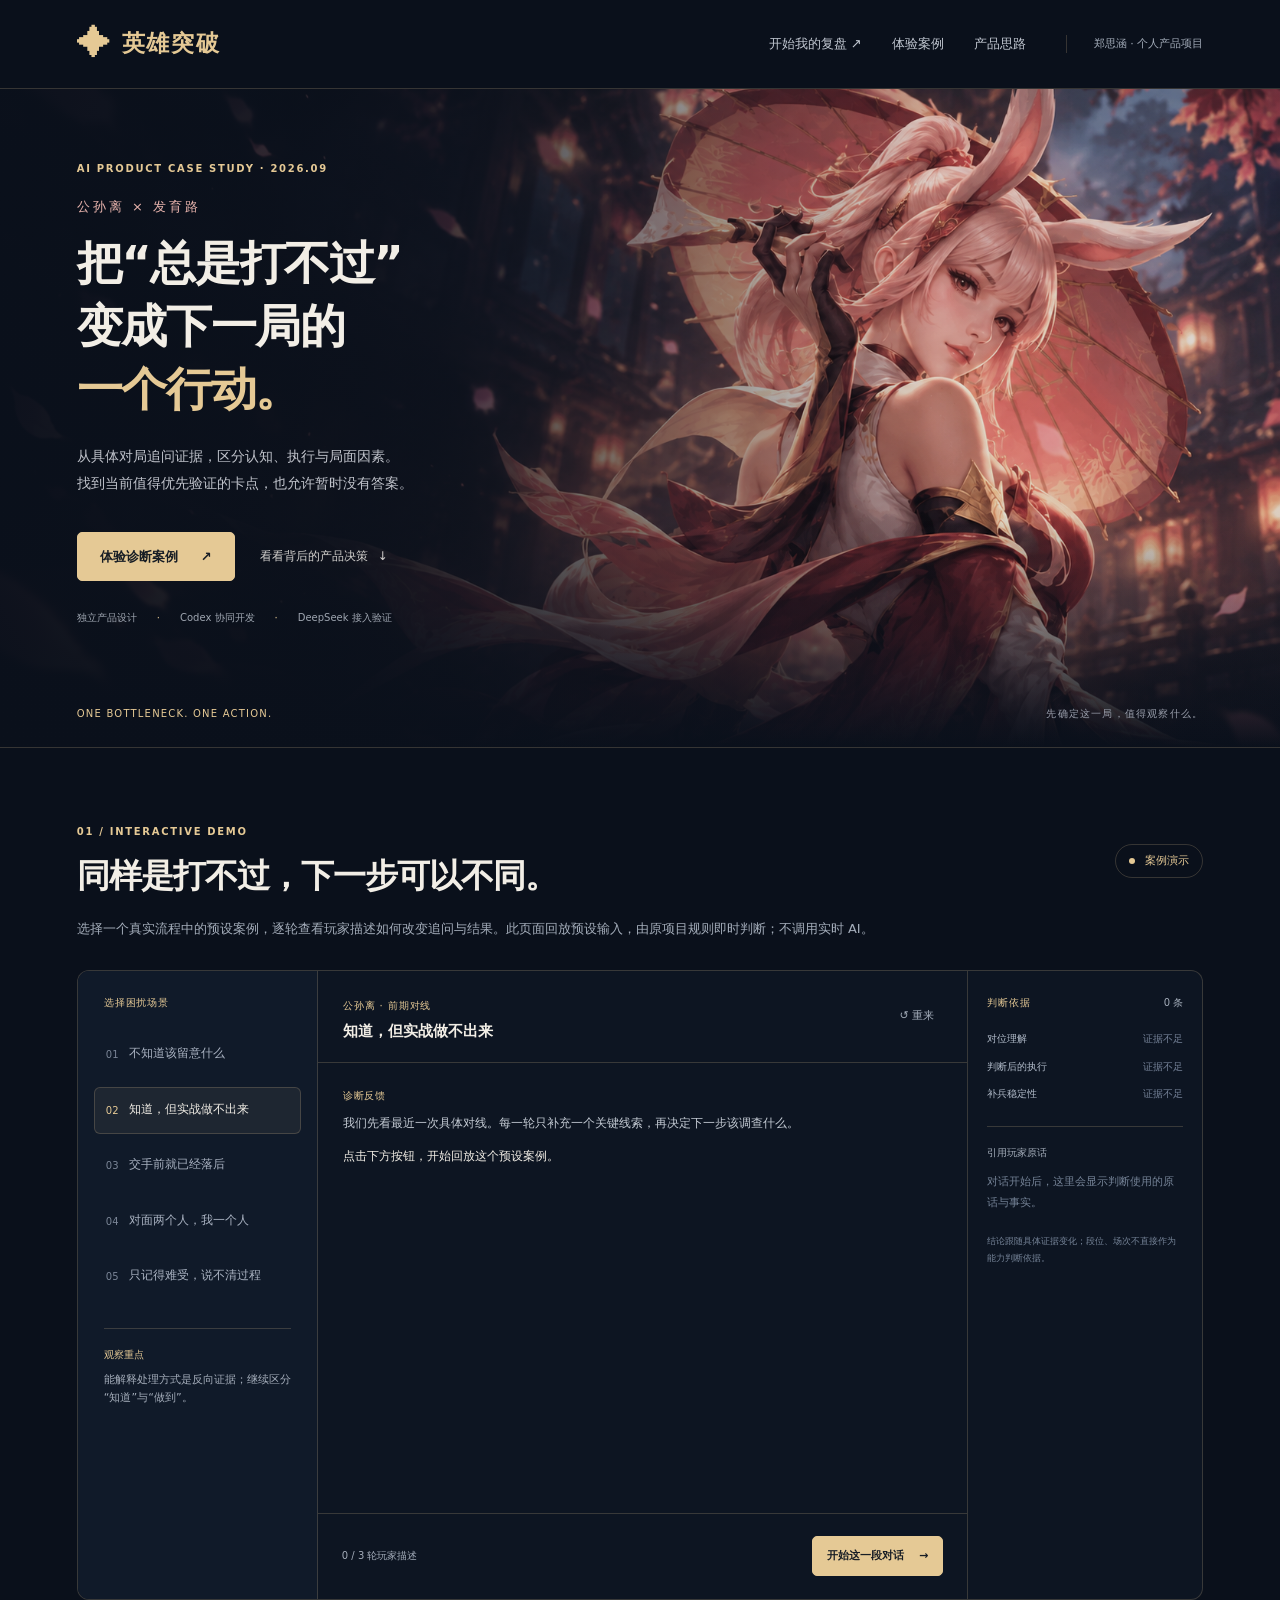
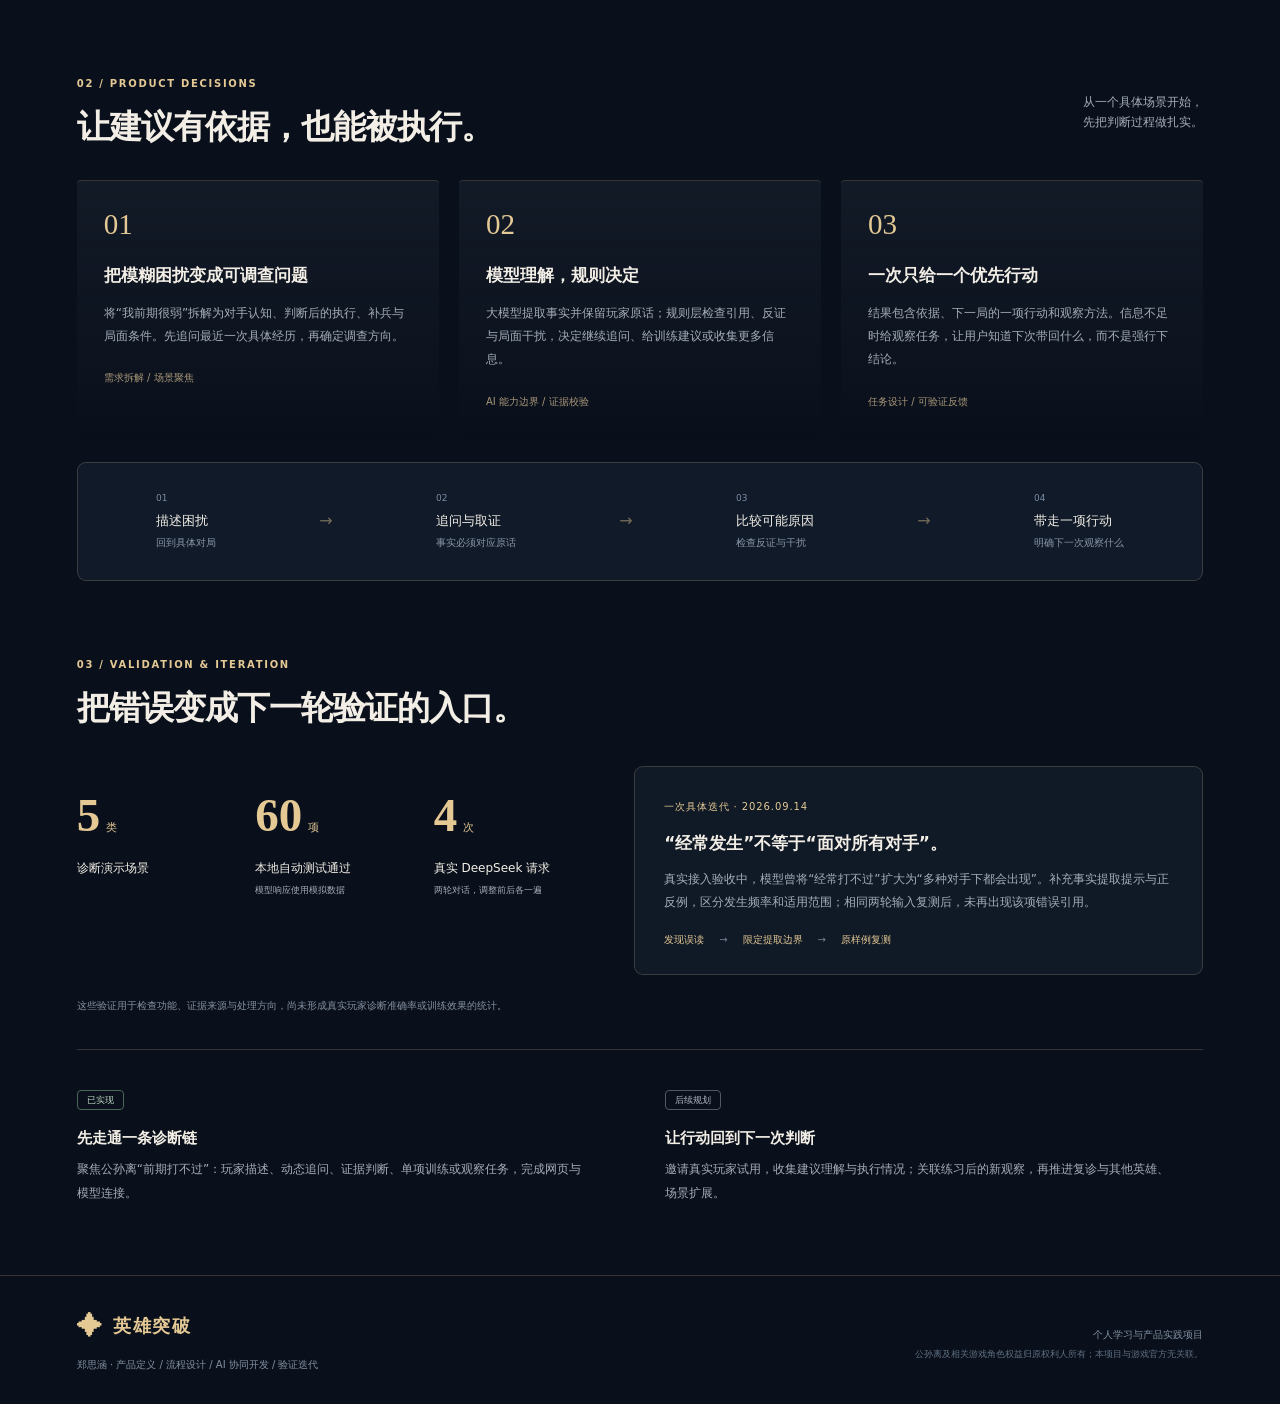
==== index.html @ 9e1f75ce "Deploy player review and practice feedback product" ====
<!doctype html>
<html lang="zh-CN">
<head>
  <meta charset="utf-8"><meta name="viewport" content="width=device-width, initial-scale=1">
  <meta name="theme-color" content="#0a101b">
  <meta name="description" content="郑思涵的 AI 产品项目：英雄突破。从公孙离前期对线困扰出发，用证据追问、规则判断和一项行动帮助玩家确定训练优先项。可交互体验五个诊断案例。">
  <title>英雄突破｜公孙离 AI 诊断 · 郑思涵</title>
  <link rel="stylesheet" href="styles.css">
</head>
<body>
  <a class="skip-link" href="#demo">跳转到案例演示</a>
  <header class="site-header"><a class="brand" href="#top"><span class="brand-mark" aria-hidden="true">✦</span> 英雄突破</a><nav aria-label="页面导航"><a href="play.html">开始我的复盘 ↗</a><a href="#demo">体验案例</a><a href="#thinking">产品思路</a></nav><span class="author">郑思涵 · 个人产品项目</span></header>
  <main id="top">
    <section class="hero">
      <img class="hero-art" src="assets/gongsunli-hero.png" alt="公孙离撑伞的角色主视觉" fetchpriority="high">
      <div class="hero-shade"></div>
      <div class="hero-copy"><div class="eyebrow">AI PRODUCT CASE STUDY · 2026.09</div><p class="hero-kicker">公孙离 × 发育路</p><h1>把“总是打不过”<br>变成下一局的<span>一个行动。</span></h1><p class="hero-description">从具体对局追问证据，区分认知、执行与局面因素。<br class="desktop-break">找到当前值得优先验证的卡点，也允许暂时没有答案。</p><div class="hero-actions"><a class="button primary" href="#demo">体验诊断案例 <span aria-hidden="true">↗</span></a><a class="text-link" href="#thinking">看看背后的产品决策 <span aria-hidden="true">↓</span></a></div><div class="hero-meta"><span>独立产品设计</span><span>Codex 协同开发</span><span>DeepSeek 接入验证</span></div></div>
      <div class="hero-caption"><span>ONE BOTTLENECK. ONE ACTION.</span><span>先确定这一局，值得观察什么。</span></div>
    </section>

    <section class="section demo-section" id="demo" aria-labelledby="demo-heading">
      <div class="section-heading"><div><p class="eyebrow">01 / INTERACTIVE DEMO</p><h2 id="demo-heading">同样是打不过，下一步可以不同。</h2></div><div class="demo-label"><span></span> 案例演示</div></div>
      <p class="section-intro">选择一个真实流程中的预设案例，逐轮查看玩家描述如何改变追问与结果。此页面回放预设输入，由原项目规则即时判断；不调用实时 AI。</p>
      <div class="demo-shell">
        <aside class="case-panel"><p class="mini-label">选择困扰场景</p><div id="case-list" class="case-list" role="group" aria-label="五个诊断案例"></div><div class="case-note"><span>观察重点</span><p id="case-note"></p></div></aside>
        <div class="conversation-panel">
          <div class="conversation-header"><div><span class="mini-label">公孙离 · 前期对线</span><h3 id="case-title"></h3></div><button class="reset-button" id="reset" type="button" aria-label="重新播放当前案例">↺ 重来</button></div>
          <div id="conversation" class="conversation" aria-live="polite" aria-relevant="additions text"></div>
          <div class="demo-controls"><p id="step-status"></p><button class="button primary" id="next" type="button">开始这一段对话 <span aria-hidden="true">→</span></button></div>
        </div>
        <aside class="evidence-panel"><div class="evidence-heading"><span class="mini-label">判断依据</span><span id="evidence-count">0 条</span></div><div id="hypotheses" class="hypotheses"></div><h4>引用玩家原话</h4><div id="evidence-list" class="evidence-list"></div><p class="evidence-footnote">结论跟随具体证据变化；段位、场次不直接作为能力判断依据。</p></aside>
      </div>
      <noscript><p class="noscript">请启用 JavaScript 体验案例回放。项目思路与验证记录仍可在下方阅读。</p></noscript>
    </section>

    <section class="section thinking-section" id="thinking" aria-labelledby="thinking-heading">
      <div class="section-heading"><div><p class="eyebrow">02 / PRODUCT DECISIONS</p><h2 id="thinking-heading">让建议有依据，也能被执行。</h2></div><p class="section-aside">从一个具体场景开始，<br>先把判断过程做扎实。</p></div>
      <div class="decision-grid"><article class="decision-card"><span class="decision-number">01</span><h3>把模糊困扰变成可调查问题</h3><p>将“我前期很弱”拆解为对手认知、判断后的执行、补兵与局面条件。先追问最近一次具体经历，再确定调查方向。</p><div class="decision-tag">需求拆解 / 场景聚焦</div></article><article class="decision-card"><span class="decision-number">02</span><h3>模型理解，规则决定</h3><p>大模型提取事实并保留玩家原话；规则层检查引用、反证与局面干扰，决定继续追问、给训练建议或收集更多信息。</p><div class="decision-tag">AI 能力边界 / 证据校验</div></article><article class="decision-card"><span class="decision-number">03</span><h3>一次只给一个优先行动</h3><p>结果包含依据、下一局的一项行动和观察方法。信息不足时给观察任务，让用户知道下次带回什么，而不是强行下结论。</p><div class="decision-tag">任务设计 / 可验证反馈</div></article></div>
      <div class="flow" aria-label="诊断流程"><div><span>01</span><strong>描述困扰</strong><small>回到具体对局</small></div><b aria-hidden="true">→</b><div><span>02</span><strong>追问与取证</strong><small>事实必须对应原话</small></div><b aria-hidden="true">→</b><div><span>03</span><strong>比较可能原因</strong><small>检查反证与干扰</small></div><b aria-hidden="true">→</b><div><span>04</span><strong>带走一项行动</strong><small>明确下一次观察什么</small></div></div>
    </section>

    <section class="section validation-section" id="validation" aria-labelledby="validation-heading">
      <div class="section-heading"><div><p class="eyebrow">03 / VALIDATION & ITERATION</p><h2 id="validation-heading">把错误变成下一轮验证的入口。</h2></div></div>
      <div class="validation-grid"><div class="validation-stats"><div><strong>5<span>类</span></strong><p>诊断演示场景</p></div><div><strong>60<span>项</span></strong><p>本地自动测试通过<br><small>模型响应使用模拟数据</small></p></div><div><strong>4<span>次</span></strong><p>真实 DeepSeek 请求<br><small>两轮对话，调整前后各一遍</small></p></div></div><article class="iteration-card"><span class="mini-label">一次具体迭代 · 2026.09.14</span><h3>“经常发生”不等于“面对所有对手”。</h3><p>真实接入验收中，模型曾将“经常打不过”扩大为“多种对手下都会出现”。补充事实提取提示与正反例，区分发生频率和适用范围；相同两轮输入复测后，未再出现该项错误引用。</p><div class="iteration-steps"><span>发现误读</span><i>→</i><span>限定提取边界</span><i>→</i><span>原样例复测</span></div></article></div>
      <p class="validation-note">这些验证用于检查功能、证据来源与处理方向，尚未形成真实玩家诊断准确率或训练效果的统计。</p>
      <div class="scope"><div><span class="scope-badge current">已实现</span><h3>先走通一条诊断链</h3><p>聚焦公孙离“前期打不过”：玩家描述、动态追问、证据判断、单项训练或观察任务，完成网页与模型连接。</p></div><div><span class="scope-badge planned">后续规划</span><h3>让行动回到下一次判断</h3><p>邀请真实玩家试用，收集建议理解与执行情况；关联练习后的新观察，再推进复诊与其他英雄、场景扩展。</p></div></div>
    </section>
  </main>
  <footer class="footer"><div><a class="brand" href="#top"><span class="brand-mark" aria-hidden="true">✦</span> 英雄突破</a><p>郑思涵 · 产品定义 / 流程设计 / AI 协同开发 / 验证迭代</p></div><p>个人学习与产品实践项目<br><span>公孙离及相关游戏角色权益归原权利人所有；本项目与游戏官方无关联。</span></p></footer>
  <script type="module" src="app.mjs"></script>
</body>
</html>
---- styles.css ----
:root{color-scheme:dark;--bg:#0a101b;--panel:#111a28;--text:#f2eee6;--muted:#a4adba;--gold:#e5c995;--line:rgba(229,201,149,.2);--pink:#e8b4ad;font-family:Inter,"PingFang SC","Microsoft YaHei",system-ui,sans-serif}*{box-sizing:border-box}html{scroll-behavior:smooth;scroll-padding-top:30px}body{margin:0;background:var(--bg);color:var(--text);line-height:1.65}button,a{-webkit-tap-highlight-color:transparent}button{font:inherit;cursor:pointer}a{color:inherit;text-decoration:none}button,a:focus-visible{outline-offset:5px}button:focus-visible,a:focus-visible{outline:2px solid var(--gold)}button:disabled{cursor:default}h1,h2,h3,h4,p{margin:0}h1,h2,h3{line-height:1.35}::selection{background:#735842;color:#fff}.skip-link{position:absolute;left:10px;top:-80px;padding:12px;z-index:20;background:var(--gold);color:var(--bg)}.skip-link:focus{top:10px}.site-header{height:88px;max-width:1440px;margin:auto;padding:0 6%;display:flex;align-items:center;gap:40px}.brand{display:inline-flex;align-items:center;gap:10px;white-space:nowrap;font-size:23px;font-family:"Songti SC",SimSun,serif;letter-spacing:.08em;color:var(--gold);font-weight:700}.brand-mark{font-family:serif;font-size:33px}.site-header nav{display:flex;gap:30px;margin-left:auto;font-size:13px;color:#c1c7d1}.site-header nav a:hover,.text-link:hover{color:var(--gold)}.author{font-size:11px;color:var(--muted);border-left:1px solid var(--line);padding-left:27px;white-space:nowrap}.hero{position:relative;min-height:660px;display:flex;align-items:center;overflow:hidden;border-top:1px solid var(--line);border-bottom:1px solid var(--line)}.hero-art,.hero-shade{position:absolute;inset:0;width:100%;height:100%;object-fit:cover}.hero-art{object-position:62% 45%}.hero-shade{background:linear-gradient(90deg,rgba(10,16,27,.97),rgba(10,16,27,.76) 35%,rgba(10,16,27,.12) 73%),linear-gradient(0deg,#0a101b 0%,transparent 35%)}.hero-copy{position:relative;width:min(1280px,88%);margin:auto;padding:62px 0 110px;z-index:1}.eyebrow{font-size:10px;font-weight:700;letter-spacing:.17em;color:var(--gold);margin-bottom:18px}.hero-kicker{font-size:13px;letter-spacing:.23em;color:var(--pink);margin-bottom:15px}.hero h1{font-size:clamp(34px,3.6vw,54px);line-height:1.36;font-weight:650;letter-spacing:-.03em}.hero h1 span{display:block;color:var(--gold)}.hero-description{font-size:14px;line-height:1.95;color:#c0c3cb;max-width:480px;margin-top:23px}.hero-actions{display:flex;align-items:center;gap:25px;margin-top:34px}.button{border:1px solid var(--line);border-radius:5px;display:inline-flex;align-items:center;justify-content:center;gap:23px;font-size:13px;font-weight:600;padding:13px 22px;transition:background .16s,transform .16s}.button.primary{background:var(--gold);border-color:var(--gold);color:#171d25}.button.primary:hover{background:#f1d9ad;transform:translateY(-1px)}.text-link{font-size:12px;color:#d3d1ce}.text-link span{margin-left:6px}.hero-meta{display:flex;gap:20px;font-size:10px;color:#9fa6b1;margin-top:29px}.hero-meta span+span:before{content:'·';margin-right:20px;color:var(--gold)}.hero-caption{position:absolute;bottom:25px;left:6%;right:6%;display:flex;justify-content:space-between;gap:20px;color:#9a9fac;font-size:10px;letter-spacing:.12em}.hero-caption span:first-child{color:var(--gold)}.section{max-width:1440px;padding:76px 6% 0;margin:auto}.section-heading{display:flex;align-items:center;justify-content:space-between;gap:24px}.section h2{font-size:clamp(24px,2.6vw,34px);font-weight:600;letter-spacing:-.03em}.section-heading .eyebrow{margin-bottom:13px}.section-intro{color:var(--muted);max-width:880px;font-size:13px;margin-top:20px}.demo-label{font-size:11px;white-space:nowrap;padding:7px 13px;border:1px solid var(--line);border-radius:20px;color:var(--gold)}.demo-label span{display:inline-block;width:6px;height:6px;border-radius:50%;background:var(--gold);margin-right:7px}.demo-shell{margin-top:30px;border:1px solid var(--line);border-radius:12px;display:grid;grid-template-columns:240px minmax(0,1fr) 235px;background:#0d1522;overflow:hidden}.case-panel{padding:24px 16px;background:#101a29;border-right:1px solid var(--line)}.mini-label{font-size:10px;color:var(--gold);letter-spacing:.09em}.case-panel>.mini-label{padding-left:10px}.case-list{display:grid;gap:8px;margin-top:20px}.case-button{display:flex;gap:10px;text-align:left;padding:12px 11px;border:1px solid transparent;color:#aab3c2;background:transparent;border-radius:6px;font-size:12px;line-height:1.65}.case-number{font-size:10px;line-height:2.15;color:#7a8596}.case-button:hover{background:rgba(229,201,149,.045)}.case-button[aria-pressed=true]{color:var(--text);background:rgba(229,201,149,.07);border-color:var(--line)}.case-button[aria-pressed=true] .case-number{color:var(--gold)}.case-note{margin:27px 10px 0;border-top:1px solid var(--line);padding-top:17px;font-size:11px;color:var(--muted)}.case-note span{font-size:10px;color:var(--gold)}.case-note p{margin-top:7px}.conversation-panel{min-width:0;display:flex;flex-direction:column}.conversation-header{display:flex;justify-content:space-between;align-items:center;border-bottom:1px solid var(--line);padding:20px 25px;gap:12px}.conversation-header h3{font-size:15px;margin-top:4px;font-weight:600}.reset-button{border:0;background:none;color:var(--muted);font-size:11px;padding:8px;white-space:nowrap}.reset-button:hover{color:var(--gold)}.conversation{height:450px;overflow-y:auto;padding:25px;scrollbar-width:thin;scrollbar-color:#465160 transparent;overscroll-behavior:contain}.message{margin:0 0 22px;font-size:12px}.message .speaker{display:block;font-size:10px;color:var(--gold);letter-spacing:.08em;margin-bottom:8px}.message.player{margin-left:26px}.message.player .speaker{color:#aeb8c8;text-align:right}.message.player p{padding:13px 15px;background:#1b293c;border:1px solid #25354b;border-radius:9px 9px 0 9px;color:#e0e5ec}.message.coach p{color:#c4cbd4;line-height:1.9}.message.coach .question{color:var(--text);margin-top:10px;font-weight:500}.demo-controls{min-height:86px;padding:16px 24px;border-top:1px solid var(--line);display:flex;align-items:center;gap:14px;justify-content:space-between;margin-top:auto}.demo-controls p{color:var(--muted);font-size:10px}.demo-controls .button{font-size:11px;padding:10px 14px;gap:15px}.result-card{padding:19px;background:linear-gradient(135deg,#29291f,#172226);border:1px solid rgba(229,201,149,.3);border-radius:8px}.result-card .result-type{font-size:10px;color:var(--gold)}.result-card h4{font-size:16px;line-height:1.6;margin:9px 0 13px;color:var(--gold)}.result-card dl{margin:0;display:grid;gap:5px;font-size:12px}.result-card dt{font-size:10px;color:#e3dac9;margin-top:8px;font-weight:600}.result-card dd{margin:0;color:#bbc5cb;line-height:1.8}.evidence-panel{padding:24px 19px;border-left:1px solid var(--line);font-size:11px}.evidence-heading{display:flex;justify-content:space-between;gap:10px}.evidence-heading #evidence-count{font-size:10px;color:var(--muted)}.hypotheses{margin:20px 0 23px;display:grid;gap:11px}.hypothesis{display:flex;justify-content:space-between;gap:10px;font-size:10px;color:#b3bdcb}.hypothesis span:last-child{color:#768399;white-space:nowrap}.hypothesis.strong span:last-child{color:var(--gold)}.evidence-panel h4{font-size:10px;color:var(--muted);font-weight:500;margin-bottom:11px;border-top:1px solid var(--line);padding-top:18px}.evidence-list{max-height:345px;overflow-y:auto;scrollbar-width:thin;scrollbar-color:#465160 transparent}.evidence-item{border-left:2px solid #65745d;padding-left:9px;margin-bottom:14px}.evidence-item p{font-size:10px;color:#adb7c6;line-height:1.7}.evidence-item span{display:block;font-size:9px;color:#c7d2bc;margin-bottom:3px}.empty-state{font-size:11px;color:#758397;line-height:1.85}.evidence-footnote{font-size:9px;line-height:1.9;color:#758397;margin-top:20px}.section-aside{font-size:12px;color:var(--muted)}.decision-grid{display:grid;grid-template-columns:repeat(3,minmax(0,1fr));gap:20px;margin-top:30px}.decision-card{padding:29px 27px;border-top:1px solid var(--line);background:linear-gradient(180deg,rgba(25,34,48,.6),rgba(25,34,48,0));border-radius:4px}.decision-number{color:var(--gold);font-family:Georgia,serif;font-size:29px;line-height:1}.decision-card h3{font-size:17px;line-height:1.6;margin:20px 0 12px}.decision-card p{font-size:12px;color:var(--muted);line-height:1.95}.decision-tag{font-size:10px;color:#a89779;margin-top:22px}.flow{display:flex;justify-content:space-around;align-items:center;gap:15px;background:#101a28;border:1px solid var(--line);border-radius:9px;margin-top:23px;padding:28px 34px}.flow>div{display:flex;flex-direction:column}.flow span{font-size:9px;color:#7b8da4}.flow strong{font-size:13px;font-weight:500;margin:4px 0}.flow small{font-size:10px;color:#8997a9}.flow>b{color:#746c59;font-weight:300}.validation-grid{display:grid;grid-template-columns:1fr 1.1fr;gap:40px;margin-top:35px}.validation-stats{display:grid;grid-template-columns:repeat(3,1fr);gap:18px;padding-top:26px}.validation-stats strong{font-family:Georgia,serif;color:var(--gold);font-size:47px;line-height:1}.validation-stats strong span{font-family:system-ui,sans-serif;font-size:11px;font-weight:400;margin-left:6px}.validation-stats p{font-size:12px;margin-top:18px;line-height:1.8}.validation-stats small{font-size:9px;color:var(--muted)}.iteration-card{padding:25px 29px;border:1px solid var(--line);border-radius:9px;background:#101926}.iteration-card h3{font-size:17px;margin:13px 0}.iteration-card p{font-size:12px;color:var(--muted);line-height:1.95}.iteration-steps{display:flex;gap:15px;font-size:10px;color:var(--gold);margin-top:18px}.iteration-steps i{font-style:normal;color:#758195}.validation-note{font-size:10px;color:#8390a1;margin:23px 0 0}.scope{display:grid;grid-template-columns:1fr 1fr;gap:50px;padding:35px 0 0;border-top:1px solid var(--line);margin-top:35px}.scope-badge{font-size:9px;border:1px solid #486756;color:#b8d2bf;padding:4px 9px;border-radius:4px}.scope-badge.planned{border-color:#525863;color:#b2bac7}.scope h3{font-size:15px;margin:16px 0 10px}.scope p{font-size:12px;line-height:1.95;color:var(--muted);max-width:510px}.footer{max-width:1440px;margin:70px auto 0;padding:30px 6%;border-top:1px solid var(--line);display:flex;align-items:center;justify-content:space-between;gap:35px}.footer .brand{font-size:18px}.footer .brand-mark{font-size:25px}.footer p{font-size:10px;color:#8190a3;margin-top:8px;line-height:1.9}.footer>p{max-width:380px;text-align:right}.footer p span{font-size:9px;color:#5f7084}.noscript{padding:20px;background:#352c1c}
@media(min-width:1500px){.hero{min-height:710px}.hero-copy{width:1160px}.hero-art{object-position:center 45%}.hero-shade{background:linear-gradient(90deg,rgba(10,16,27,.95),rgba(10,16,27,.8) 32%,rgba(10,16,27,.1) 72%),linear-gradient(0deg,#0a101b,transparent 35%)}}
@media(max-width:1150px){.site-header{padding:0 4%;gap:25px}.author{display:none}.hero-copy{width:92%}.hero h1{font-size:43px}.hero-caption{left:4%;right:4%}.section{padding-left:4%;padding-right:4%}.demo-shell{grid-template-columns:200px minmax(0,1fr)}.evidence-panel{grid-column:1/-1;border-left:0;border-top:1px solid var(--line);display:grid;grid-template-columns:180px 1fr;gap:0 25px}.evidence-heading{grid-column:1}.evidence-panel h4{grid-column:2;grid-row:1;padding-top:0;border:0}.hypotheses{grid-column:1;grid-row:2}.evidence-list{grid-column:2;grid-row:2;max-height:130px;display:grid;grid-template-columns:repeat(2,minmax(0,1fr));gap:5px 20px}.evidence-footnote{grid-column:1/-1;margin-top:0}.decision-grid{gap:12px}.decision-card{padding:25px 19px}.validation-grid{gap:25px}.validation-stats{gap:12px}.footer{padding-left:4%;padding-right:4%}}
@media(max-width:720px){html{scroll-padding-top:16px}.site-header{height:70px;padding:0 6%;gap:15px}.brand{font-size:20px;gap:6px}.brand-mark{font-size:27px}.site-header nav{gap:17px;font-size:11px}.site-header nav a:last-child{display:none}.hero{min-height:680px;align-items:flex-end}.hero-art{object-position:68% 0%;height:420px}.hero-shade{background:linear-gradient(0deg,#0a101b 3%,rgba(10,16,27,.99) 28%,rgba(10,16,27,.79) 49%,rgba(10,16,27,.1) 83%)}.hero-copy{width:88%;padding:240px 0 74px}.hero-copy .eyebrow{font-size:8px;letter-spacing:.12em}.hero-kicker{font-size:11px;margin-bottom:13px}.hero h1{font-size:32px;line-height:1.37}.hero-description{font-size:12px;margin-top:20px;line-height:1.9;max-width:340px}.desktop-break{display:none}.hero-actions{gap:17px;margin-top:27px;align-items:flex-start;flex-direction:column}.button{font-size:12px;padding:11px 18px}.text-link{font-size:11px}.hero-meta{font-size:8px;gap:9px;margin-top:25px}.hero-meta span+span:before{margin-right:9px}.hero-caption{font-size:8px;left:6%;right:6%;bottom:19px;letter-spacing:.06em}.hero-caption span:last-child{display:none}.section{padding:50px 6% 0}.section h2{font-size:24px;line-height:1.5}.section-heading{gap:13px;align-items:flex-start}.section-heading .eyebrow{font-size:8px;margin-bottom:11px;letter-spacing:.14em}.demo-label{font-size:9px;padding:5px 8px;margin-top:3px}.demo-label span{width:4px;height:4px;margin-right:4px}.section-intro{font-size:11px;line-height:1.9;margin-top:16px}.demo-shell{grid-template-columns:1fr;margin-top:23px}.case-panel{padding:20px 14px 15px;border-right:0;border-bottom:1px solid var(--line)}.case-panel>.mini-label{padding-left:4px}.case-list{grid-template-columns:repeat(2,minmax(0,1fr));gap:5px;margin-top:12px}.case-button{padding:8px;font-size:10px;gap:6px}.case-button:last-child{grid-column:1/-1}.case-number{font-size:9px}.case-note{margin:11px 6px 0;padding-top:10px;display:flex;gap:10px;font-size:10px}.case-note span{white-space:nowrap;font-size:9px}.case-note p{margin-top:0}.conversation-header{padding:18px 18px}.conversation-header h3{font-size:14px}.conversation{padding:20px 17px;height:430px}.message{font-size:11px}.message.player{margin-left:15px}.message.player p{padding:12px}.demo-controls{padding:15px 16px;min-height:76px;gap:10px}.demo-controls p{font-size:9px}.demo-controls .button{font-size:10px;padding:9px 10px;gap:7px}.result-card{padding:16px}.result-card h4{font-size:15px}.result-card dl{font-size:11px}.evidence-panel{padding:20px 17px;grid-template-columns:1fr;gap:0}.evidence-panel h4{grid-column:1;grid-row:auto;margin:7px 0 13px;border-top:1px solid var(--line);padding-top:14px}.evidence-heading{grid-column:1}.hypotheses{grid-row:auto;grid-column:1;display:flex;flex-wrap:wrap;gap:10px 18px;margin:14px 0 10px}.hypothesis{flex-direction:column;gap:2px;font-size:9px}.evidence-list{grid-column:1;grid-row:auto;max-height:180px;gap:0 15px}.evidence-footnote{font-size:8px;margin-top:10px}.section-aside{display:none}.decision-grid{grid-template-columns:1fr;gap:18px;margin-top:23px}.decision-card{padding:23px 20px}.decision-number{font-size:25px}.decision-card h3{font-size:16px;margin-top:15px}.decision-card p{font-size:11px}.decision-tag{font-size:9px;margin-top:15px}.flow{display:grid;grid-template-columns:1fr 1fr;padding:22px;gap:23px}.flow>b{display:none}.flow strong{font-size:12px}.flow small{font-size:9px}.validation-grid{grid-template-columns:1fr;gap:26px;margin-top:24px}.validation-stats{padding-top:4px;gap:10px}.validation-stats strong{font-size:40px}.validation-stats p{font-size:10px;margin-top:14px}.validation-stats small{font-size:8px}.iteration-card{padding:23px 20px}.iteration-card h3{font-size:15px}.iteration-card p{font-size:11px}.iteration-steps{font-size:9px;gap:11px}.validation-note{font-size:9px}.scope{grid-template-columns:1fr;gap:28px;margin-top:26px;padding-top:28px}.scope p{font-size:11px}.footer{display:block;margin-top:48px;padding:25px 6%}.footer>p{text-align:left;margin-top:22px}.footer p{font-size:9px}.footer p span{font-size:8px}}
@media(prefers-reduced-motion:reduce){html{scroll-behavior:auto}.button{transition:none}}
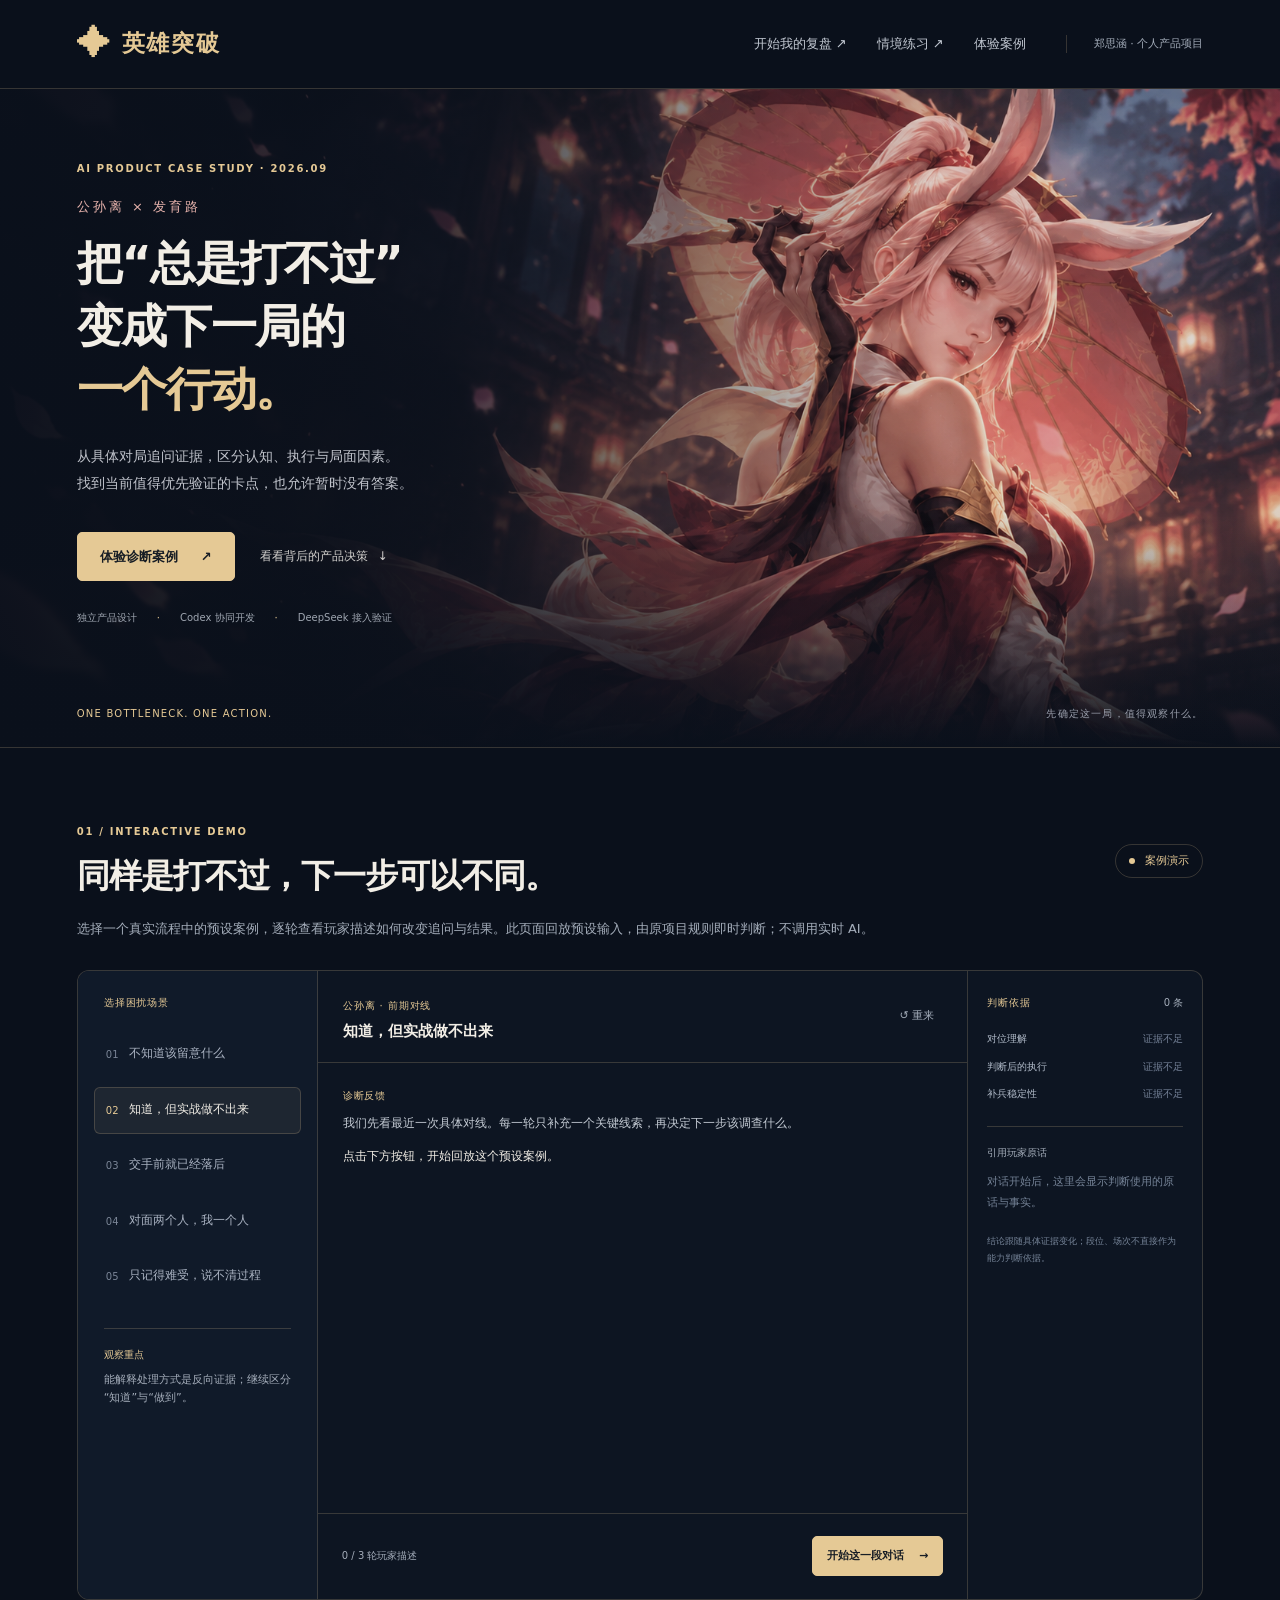
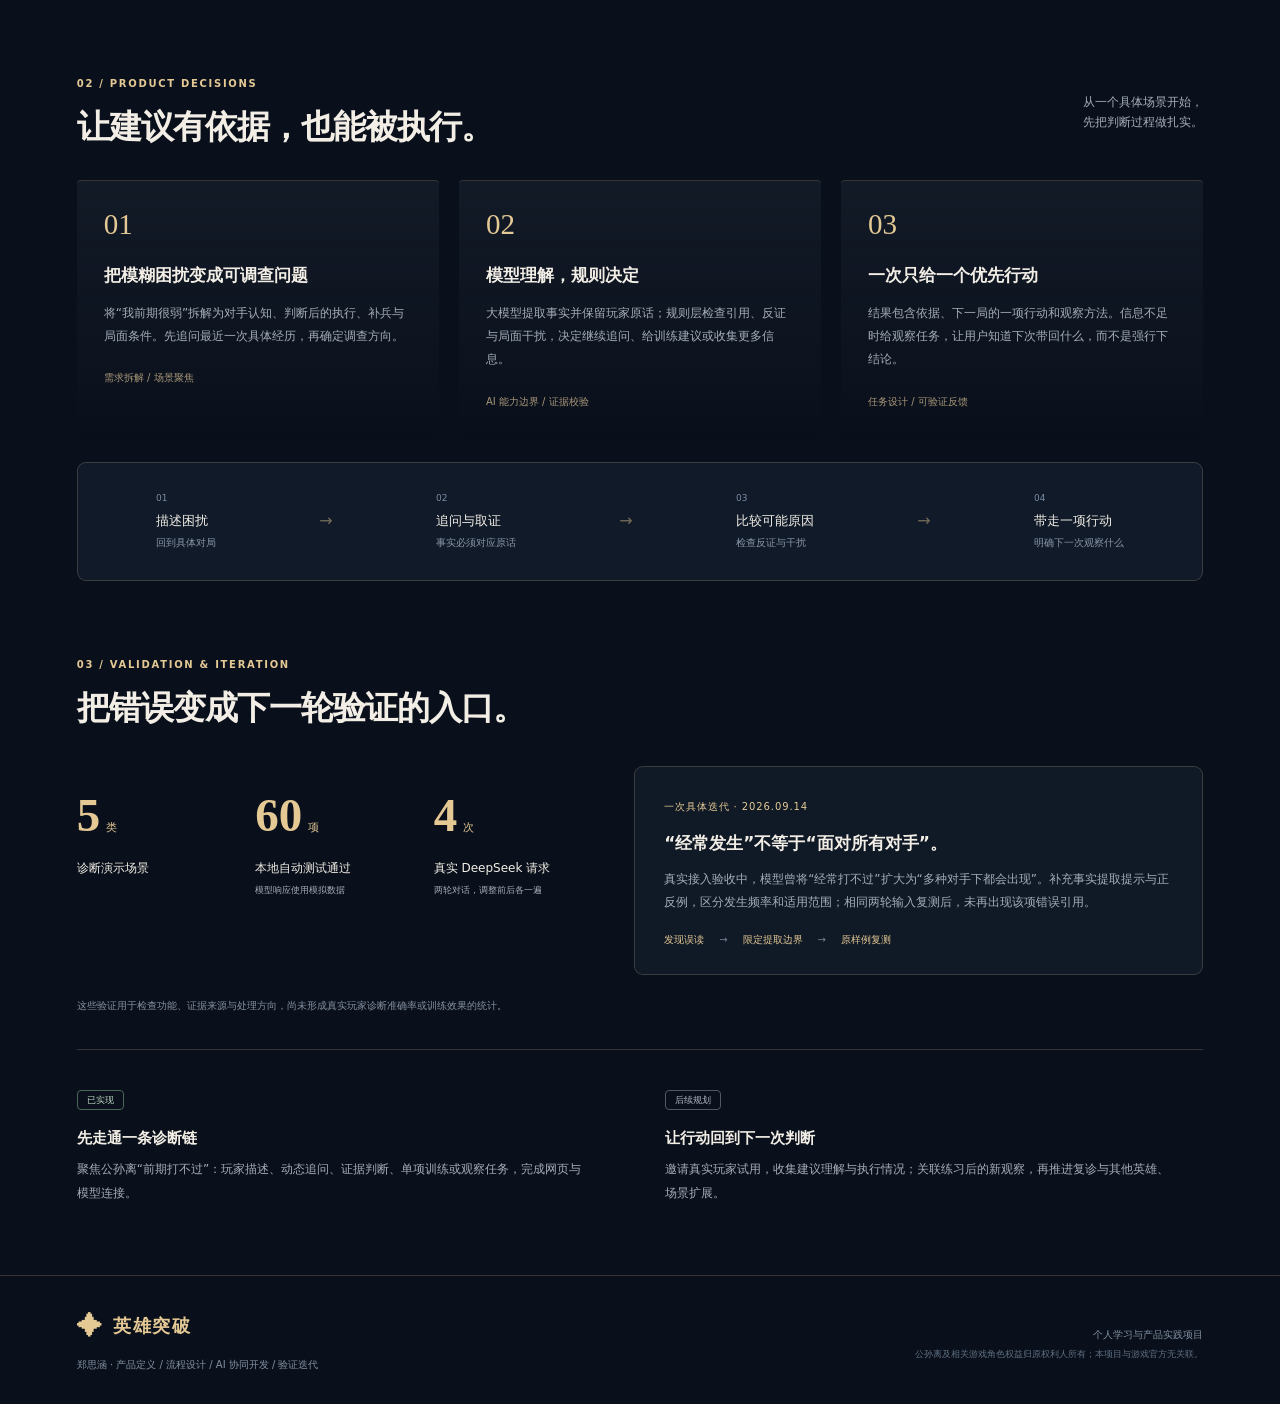
==== commit 8c48e895: "Add scenario training preview with reviewed-content scoring gate" ====
--- a/index.html
+++ b/index.html
@@ -9,7 +9,7 @@
 </head>
 <body>
   <a class="skip-link" href="#demo">跳转到案例演示</a>
-  <header class="site-header"><a class="brand" href="#top"><span class="brand-mark" aria-hidden="true">✦</span> 英雄突破</a><nav aria-label="页面导航"><a href="play.html">开始我的复盘 ↗</a><a href="#demo">体验案例</a><a href="#thinking">产品思路</a></nav><span class="author">郑思涵 · 个人产品项目</span></header>
+  <header class="site-header"><a class="brand" href="#top"><span class="brand-mark" aria-hidden="true">✦</span> 英雄突破</a><nav aria-label="页面导航"><a href="play.html">开始我的复盘 ↗</a><a href="training.html">情境练习 ↗</a><a href="#demo">体验案例</a></nav><span class="author">郑思涵 · 个人产品项目</span></header>
   <main id="top">
     <section class="hero">
       <img class="hero-art" src="assets/gongsunli-hero.png" alt="公孙离撑伞的角色主视觉" fetchpriority="high">
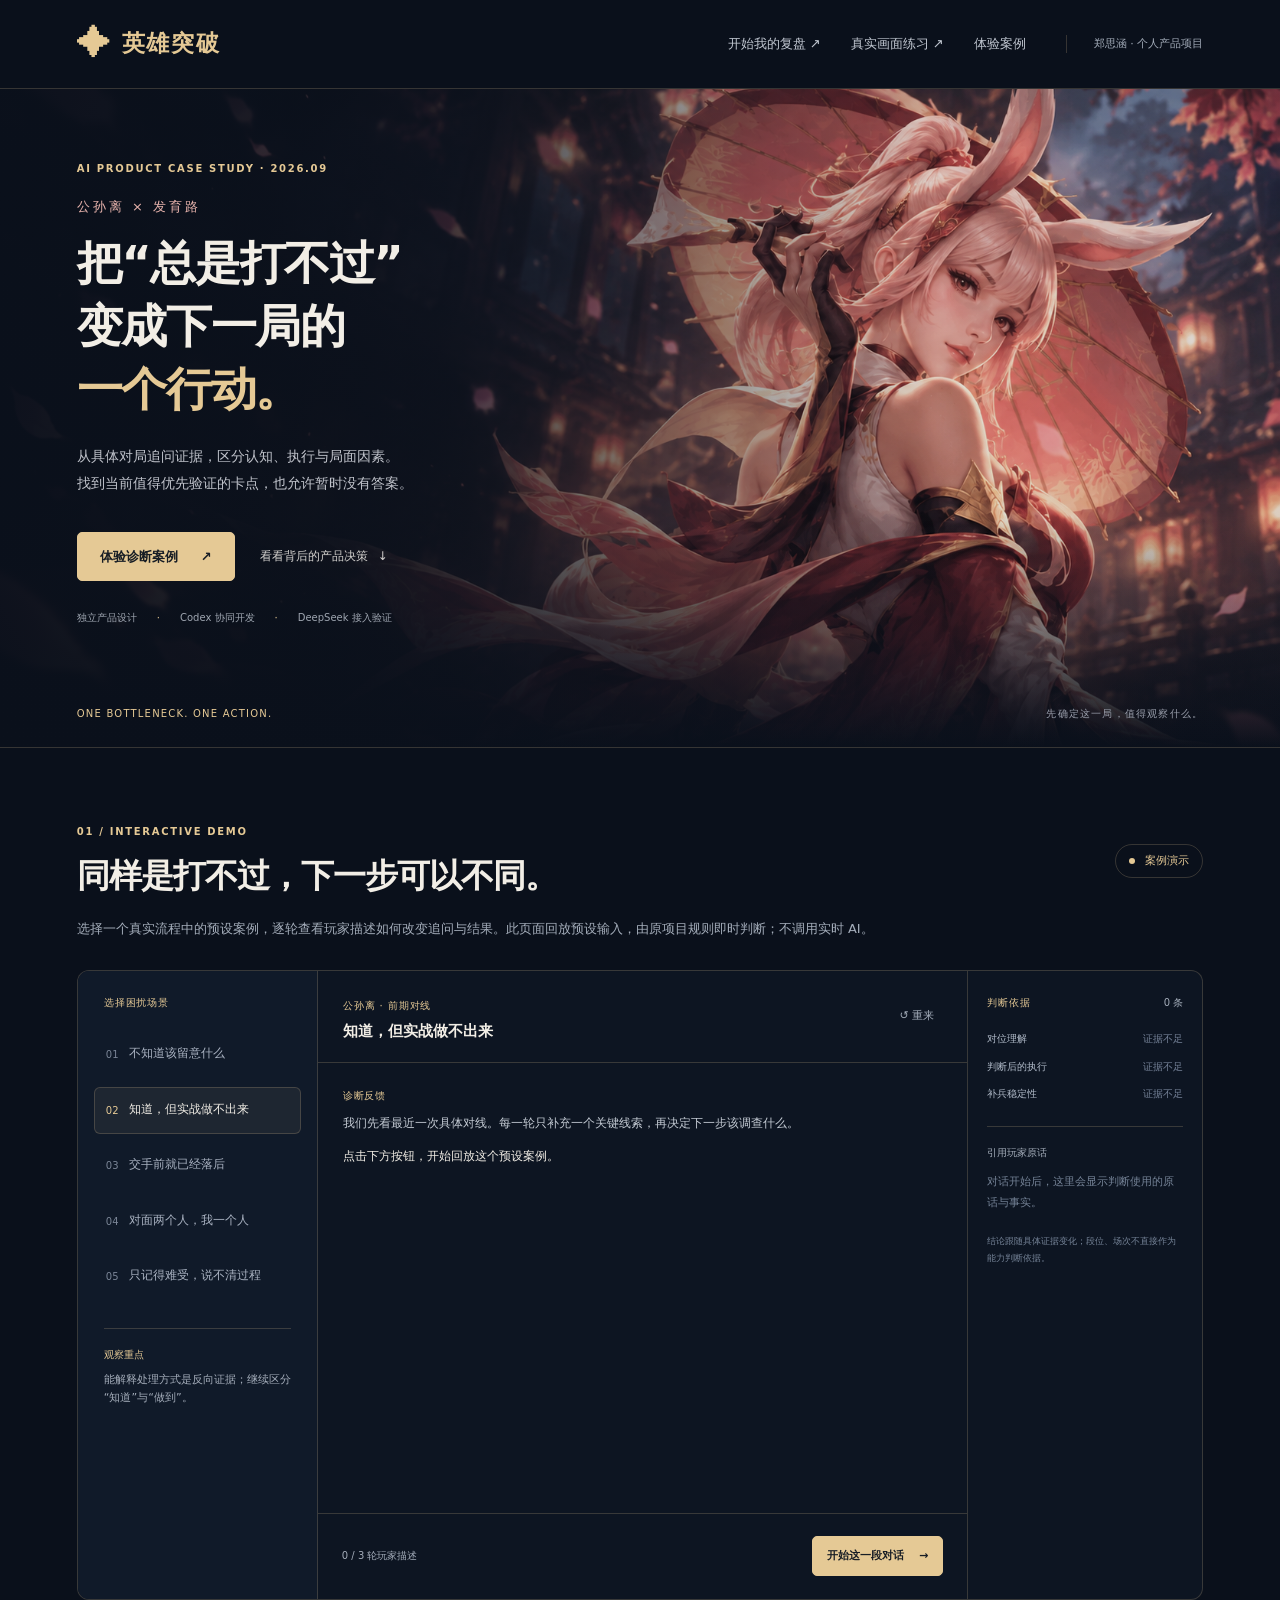
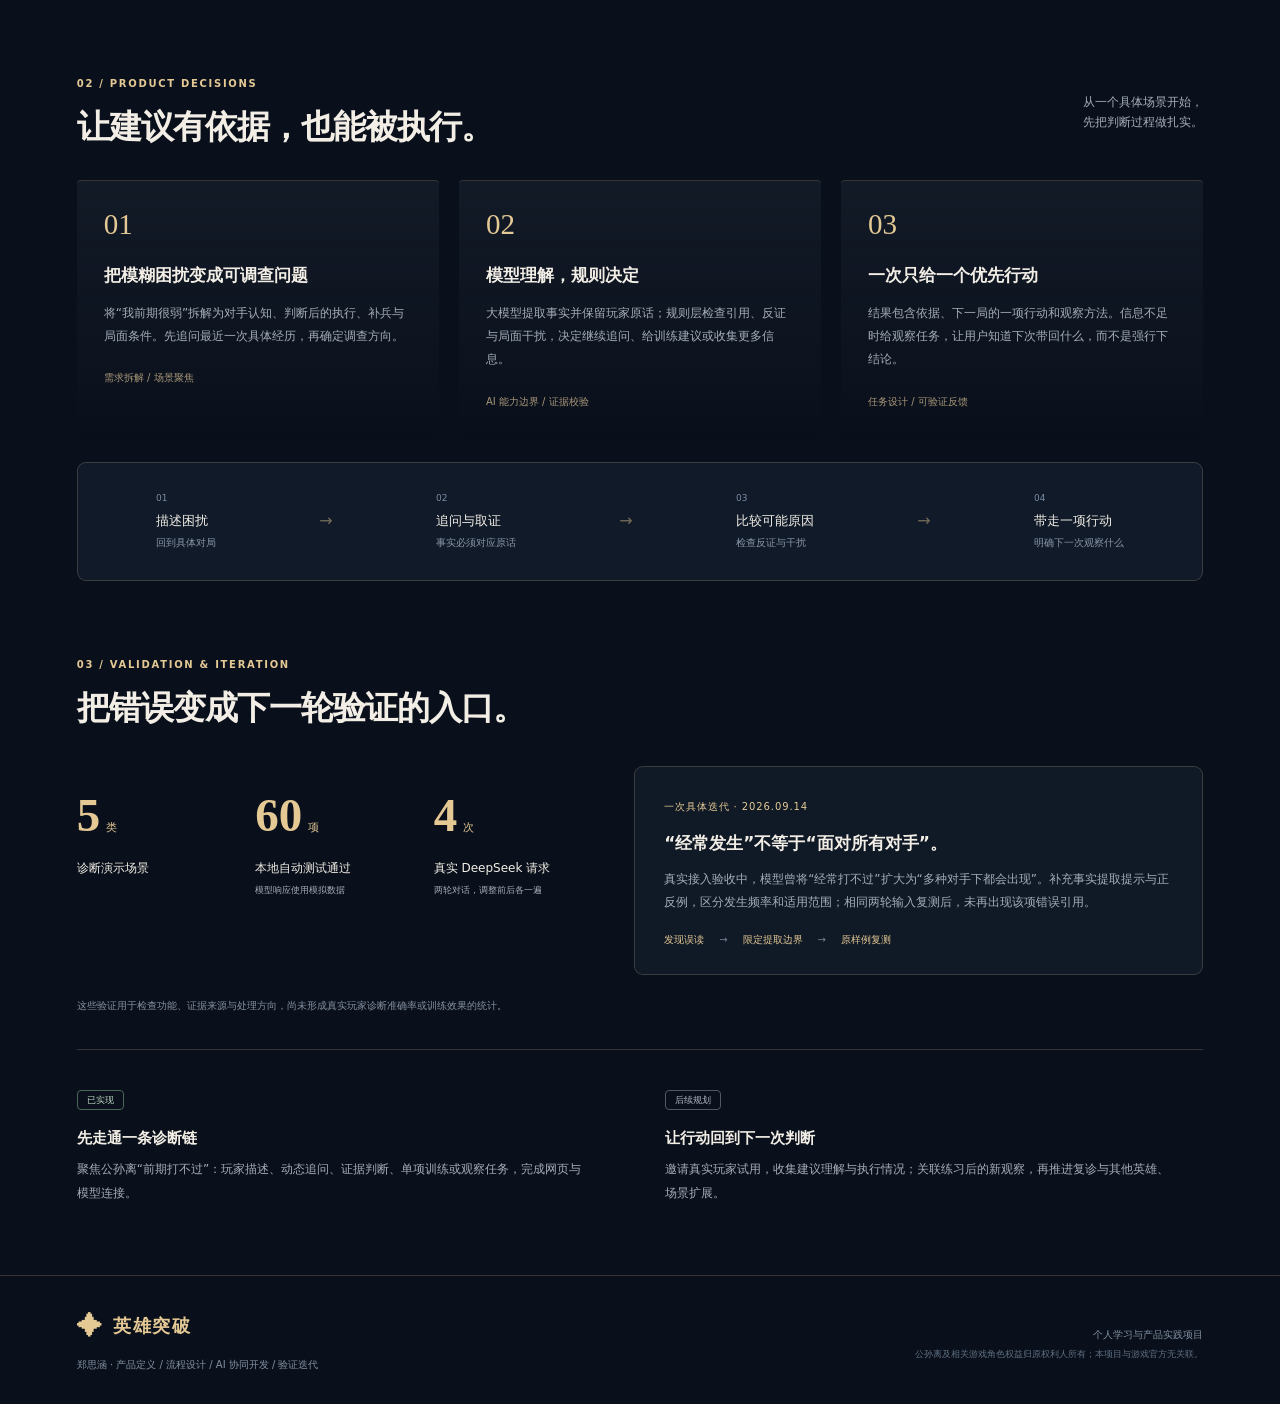
==== commit 08f1215a: "Replace text scenarios with real game screen observation" ====
--- a/index.html
+++ b/index.html
@@ -9,7 +9,7 @@
 </head>
 <body>
   <a class="skip-link" href="#demo">跳转到案例演示</a>
-  <header class="site-header"><a class="brand" href="#top"><span class="brand-mark" aria-hidden="true">✦</span> 英雄突破</a><nav aria-label="页面导航"><a href="play.html">开始我的复盘 ↗</a><a href="training.html">情境练习 ↗</a><a href="#demo">体验案例</a></nav><span class="author">郑思涵 · 个人产品项目</span></header>
+  <header class="site-header"><a class="brand" href="#top"><span class="brand-mark" aria-hidden="true">✦</span> 英雄突破</a><nav aria-label="页面导航"><a href="play.html">开始我的复盘 ↗</a><a href="training.html">真实画面练习 ↗</a><a href="#demo">体验案例</a></nav><span class="author">郑思涵 · 个人产品项目</span></header>
   <main id="top">
     <section class="hero">
       <img class="hero-art" src="assets/gongsunli-hero.png" alt="公孙离撑伞的角色主视觉" fetchpriority="high">
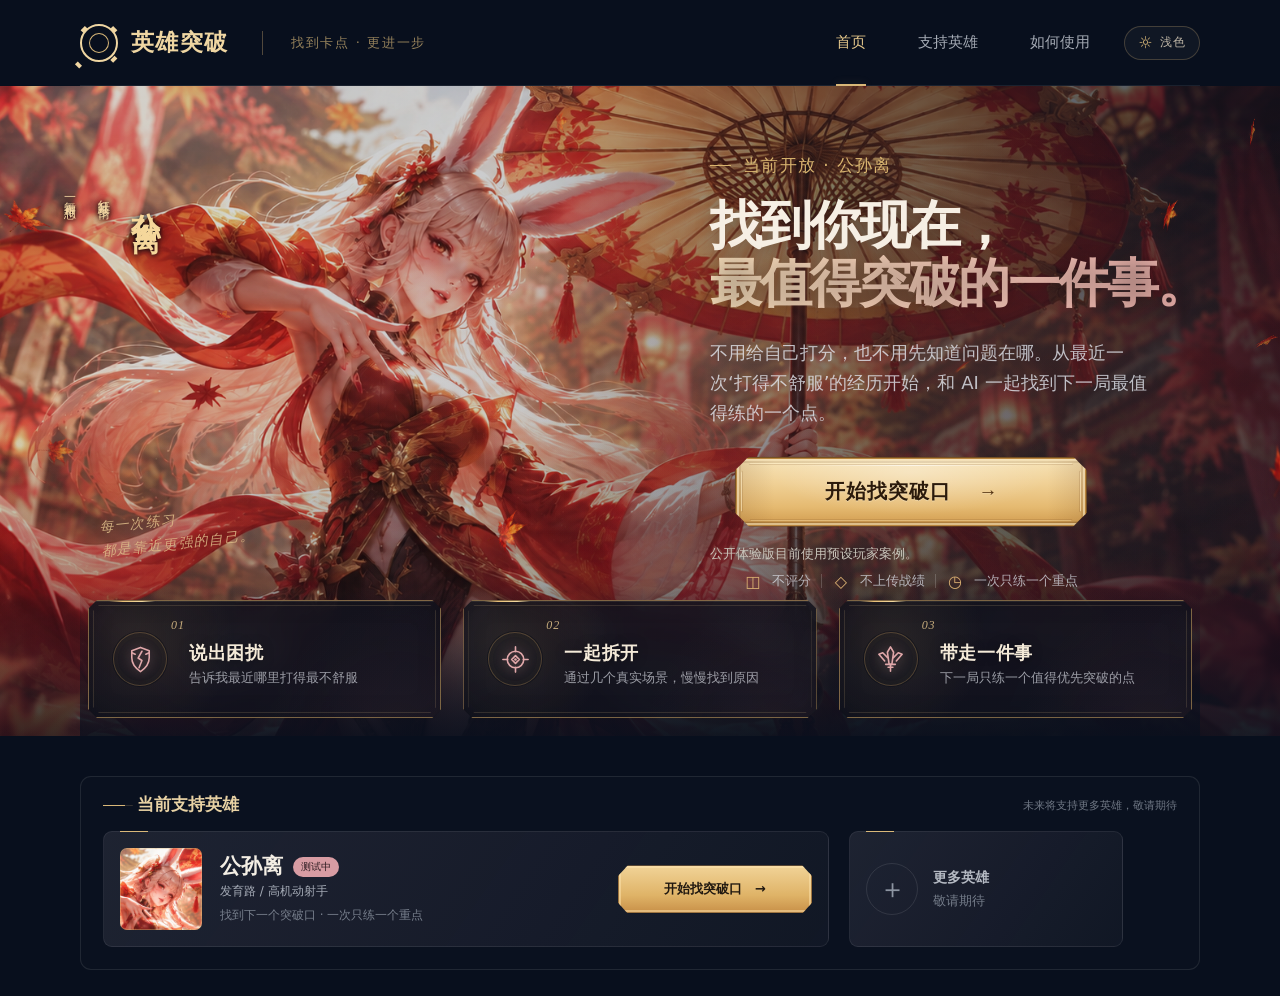
==== commit 0dd31669: "Restore Sep 16 original coach and retire Oct 27 experiments" ====
--- a/index.html
+++ b/index.html
@@ -1,52 +1 @@
-<!doctype html>
-<html lang="zh-CN">
-<head>
-  <meta charset="utf-8"><meta name="viewport" content="width=device-width, initial-scale=1">
-  <meta name="theme-color" content="#0a101b">
-  <meta name="description" content="郑思涵的 AI 产品项目：英雄突破。从公孙离前期对线困扰出发，用证据追问、规则判断和一项行动帮助玩家确定训练优先项。可交互体验五个诊断案例。">
-  <title>英雄突破｜公孙离 AI 诊断 · 郑思涵</title>
-  <link rel="stylesheet" href="styles.css">
-</head>
-<body>
-  <a class="skip-link" href="#demo">跳转到案例演示</a>
-  <header class="site-header"><a class="brand" href="#top"><span class="brand-mark" aria-hidden="true">✦</span> 英雄突破</a><nav aria-label="页面导航"><a href="play.html">开始我的复盘 ↗</a><a href="training.html">真实画面练习 ↗</a><a href="#demo">体验案例</a></nav><span class="author">郑思涵 · 个人产品项目</span></header>
-  <main id="top">
-    <section class="hero">
-      <img class="hero-art" src="assets/gongsunli-hero.png" alt="公孙离撑伞的角色主视觉" fetchpriority="high">
-      <div class="hero-shade"></div>
-      <div class="hero-copy"><div class="eyebrow">AI PRODUCT CASE STUDY · 2026.09</div><p class="hero-kicker">公孙离 × 发育路</p><h1>把“总是打不过”<br>变成下一局的<span>一个行动。</span></h1><p class="hero-description">从具体对局追问证据，区分认知、执行与局面因素。<br class="desktop-break">找到当前值得优先验证的卡点，也允许暂时没有答案。</p><div class="hero-actions"><a class="button primary" href="#demo">体验诊断案例 <span aria-hidden="true">↗</span></a><a class="text-link" href="#thinking">看看背后的产品决策 <span aria-hidden="true">↓</span></a></div><div class="hero-meta"><span>独立产品设计</span><span>Codex 协同开发</span><span>DeepSeek 接入验证</span></div></div>
-      <div class="hero-caption"><span>ONE BOTTLENECK. ONE ACTION.</span><span>先确定这一局，值得观察什么。</span></div>
-    </section>
-
-    <section class="section demo-section" id="demo" aria-labelledby="demo-heading">
-      <div class="section-heading"><div><p class="eyebrow">01 / INTERACTIVE DEMO</p><h2 id="demo-heading">同样是打不过，下一步可以不同。</h2></div><div class="demo-label"><span></span> 案例演示</div></div>
-      <p class="section-intro">选择一个真实流程中的预设案例，逐轮查看玩家描述如何改变追问与结果。此页面回放预设输入，由原项目规则即时判断；不调用实时 AI。</p>
-      <div class="demo-shell">
-        <aside class="case-panel"><p class="mini-label">选择困扰场景</p><div id="case-list" class="case-list" role="group" aria-label="五个诊断案例"></div><div class="case-note"><span>观察重点</span><p id="case-note"></p></div></aside>
-        <div class="conversation-panel">
-          <div class="conversation-header"><div><span class="mini-label">公孙离 · 前期对线</span><h3 id="case-title"></h3></div><button class="reset-button" id="reset" type="button" aria-label="重新播放当前案例">↺ 重来</button></div>
-          <div id="conversation" class="conversation" aria-live="polite" aria-relevant="additions text"></div>
-          <div class="demo-controls"><p id="step-status"></p><button class="button primary" id="next" type="button">开始这一段对话 <span aria-hidden="true">→</span></button></div>
-        </div>
-        <aside class="evidence-panel"><div class="evidence-heading"><span class="mini-label">判断依据</span><span id="evidence-count">0 条</span></div><div id="hypotheses" class="hypotheses"></div><h4>引用玩家原话</h4><div id="evidence-list" class="evidence-list"></div><p class="evidence-footnote">结论跟随具体证据变化；段位、场次不直接作为能力判断依据。</p></aside>
-      </div>
-      <noscript><p class="noscript">请启用 JavaScript 体验案例回放。项目思路与验证记录仍可在下方阅读。</p></noscript>
-    </section>
-
-    <section class="section thinking-section" id="thinking" aria-labelledby="thinking-heading">
-      <div class="section-heading"><div><p class="eyebrow">02 / PRODUCT DECISIONS</p><h2 id="thinking-heading">让建议有依据，也能被执行。</h2></div><p class="section-aside">从一个具体场景开始，<br>先把判断过程做扎实。</p></div>
-      <div class="decision-grid"><article class="decision-card"><span class="decision-number">01</span><h3>把模糊困扰变成可调查问题</h3><p>将“我前期很弱”拆解为对手认知、判断后的执行、补兵与局面条件。先追问最近一次具体经历，再确定调查方向。</p><div class="decision-tag">需求拆解 / 场景聚焦</div></article><article class="decision-card"><span class="decision-number">02</span><h3>模型理解，规则决定</h3><p>大模型提取事实并保留玩家原话；规则层检查引用、反证与局面干扰，决定继续追问、给训练建议或收集更多信息。</p><div class="decision-tag">AI 能力边界 / 证据校验</div></article><article class="decision-card"><span class="decision-number">03</span><h3>一次只给一个优先行动</h3><p>结果包含依据、下一局的一项行动和观察方法。信息不足时给观察任务，让用户知道下次带回什么，而不是强行下结论。</p><div class="decision-tag">任务设计 / 可验证反馈</div></article></div>
-      <div class="flow" aria-label="诊断流程"><div><span>01</span><strong>描述困扰</strong><small>回到具体对局</small></div><b aria-hidden="true">→</b><div><span>02</span><strong>追问与取证</strong><small>事实必须对应原话</small></div><b aria-hidden="true">→</b><div><span>03</span><strong>比较可能原因</strong><small>检查反证与干扰</small></div><b aria-hidden="true">→</b><div><span>04</span><strong>带走一项行动</strong><small>明确下一次观察什么</small></div></div>
-    </section>
-
-    <section class="section validation-section" id="validation" aria-labelledby="validation-heading">
-      <div class="section-heading"><div><p class="eyebrow">03 / VALIDATION & ITERATION</p><h2 id="validation-heading">把错误变成下一轮验证的入口。</h2></div></div>
-      <div class="validation-grid"><div class="validation-stats"><div><strong>5<span>类</span></strong><p>诊断演示场景</p></div><div><strong>60<span>项</span></strong><p>本地自动测试通过<br><small>模型响应使用模拟数据</small></p></div><div><strong>4<span>次</span></strong><p>真实 DeepSeek 请求<br><small>两轮对话，调整前后各一遍</small></p></div></div><article class="iteration-card"><span class="mini-label">一次具体迭代 · 2026.09.14</span><h3>“经常发生”不等于“面对所有对手”。</h3><p>真实接入验收中，模型曾将“经常打不过”扩大为“多种对手下都会出现”。补充事实提取提示与正反例，区分发生频率和适用范围；相同两轮输入复测后，未再出现该项错误引用。</p><div class="iteration-steps"><span>发现误读</span><i>→</i><span>限定提取边界</span><i>→</i><span>原样例复测</span></div></article></div>
-      <p class="validation-note">这些验证用于检查功能、证据来源与处理方向，尚未形成真实玩家诊断准确率或训练效果的统计。</p>
-      <div class="scope"><div><span class="scope-badge current">已实现</span><h3>先走通一条诊断链</h3><p>聚焦公孙离“前期打不过”：玩家描述、动态追问、证据判断、单项训练或观察任务，完成网页与模型连接。</p></div><div><span class="scope-badge planned">后续规划</span><h3>让行动回到下一次判断</h3><p>邀请真实玩家试用，收集建议理解与执行情况；关联练习后的新观察，再推进复诊与其他英雄、场景扩展。</p></div></div>
-    </section>
-  </main>
-  <footer class="footer"><div><a class="brand" href="#top"><span class="brand-mark" aria-hidden="true">✦</span> 英雄突破</a><p>郑思涵 · 产品定义 / 流程设计 / AI 协同开发 / 验证迭代</p></div><p>个人学习与产品实践项目<br><span>公孙离及相关游戏角色权益归原权利人所有；本项目与游戏官方无关联。</span></p></footer>
-  <script type="module" src="app.mjs"></script>
-</body>
-</html>
+<!doctype html><html lang="zh-CN"><head><meta charset="utf-8"><meta name="viewport" content="width=device-width,initial-scale=1"><title>英雄突破｜原版入口</title><meta http-equiv="refresh" content="0;url=./original/"><link rel="canonical" href="./original/"><script>location.replace(new URL('./original/',location.href).href);</script></head><body><a href="./original/">打开英雄突破原版</a></body></html>
